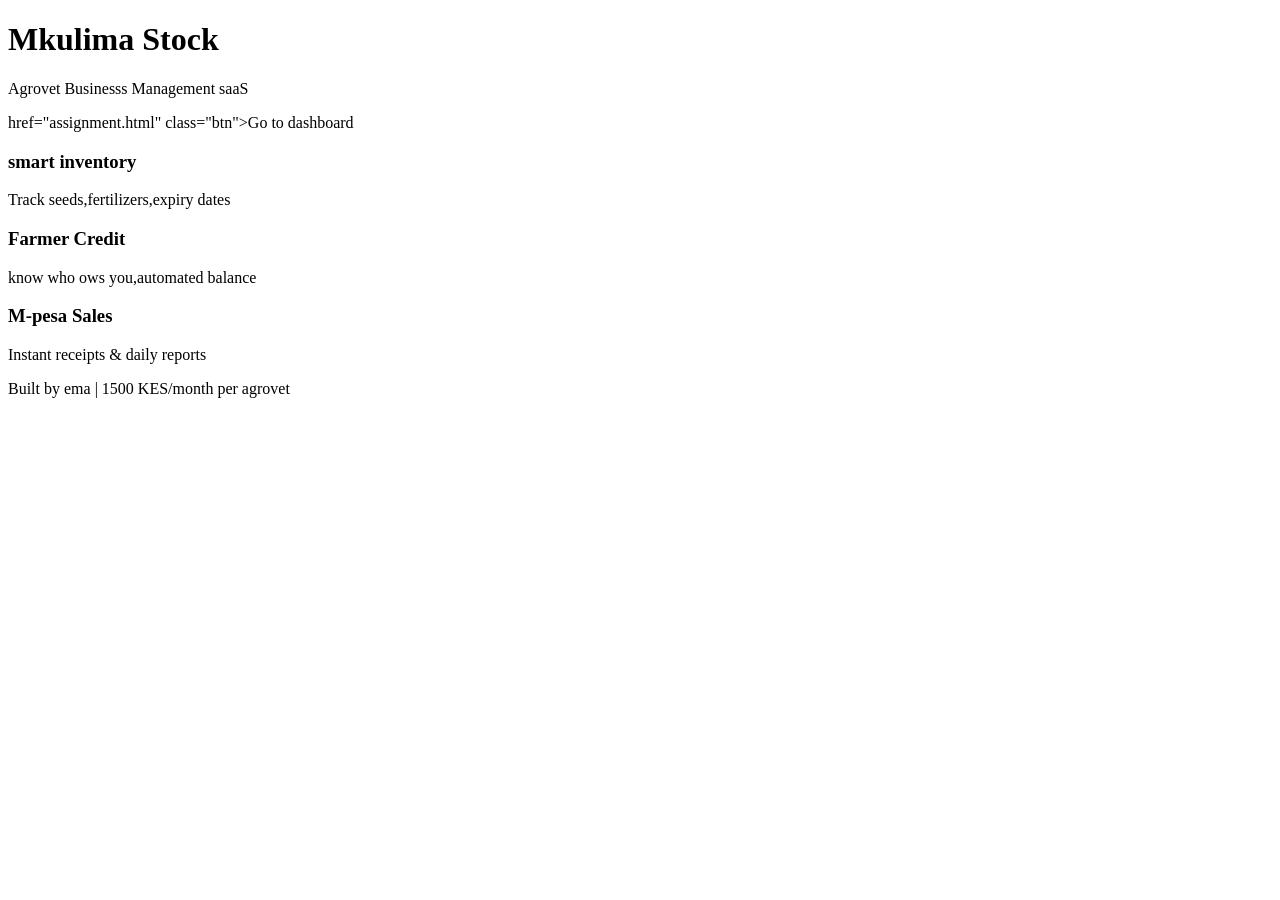
==== index.html @ 3043f065 "business saas" ====
<!DOCTYPE html>
<html>
    <head>
        <meta name="viewport" content="width=device-width, initial-scale=1">
        <title>Mkulima Stock - Agrovet saaS</title>
        <link rel="stylesheet" href="roomstyle.css">
    </head>
    <body>
        <header>
            <h1>Mkulima Stock</h1>
            <p>Agrovet Businesss Management saaS</p>
            <a>href="assignment.html" class="btn">Go to dashboard</a>
        </header>
        <section class="features">
            <div class="card"><h3>smart inventory</h3><p>Track seeds,fertilizers,expiry dates</p></div>
            <div class="card"><h3>Farmer Credit</h3><p>know who ows you,automated balance</p></div>
            <div class="card"><h3>M-pesa Sales</h3><p>Instant receipts & daily reports</p></div>
        </section>
        <footer>
            <p>Built by ema | 1500 KES/month per agrovet</p>
        </footer>
    </body>
</html>
---- roomstyle.css ----
body {
    font-family: ;
}
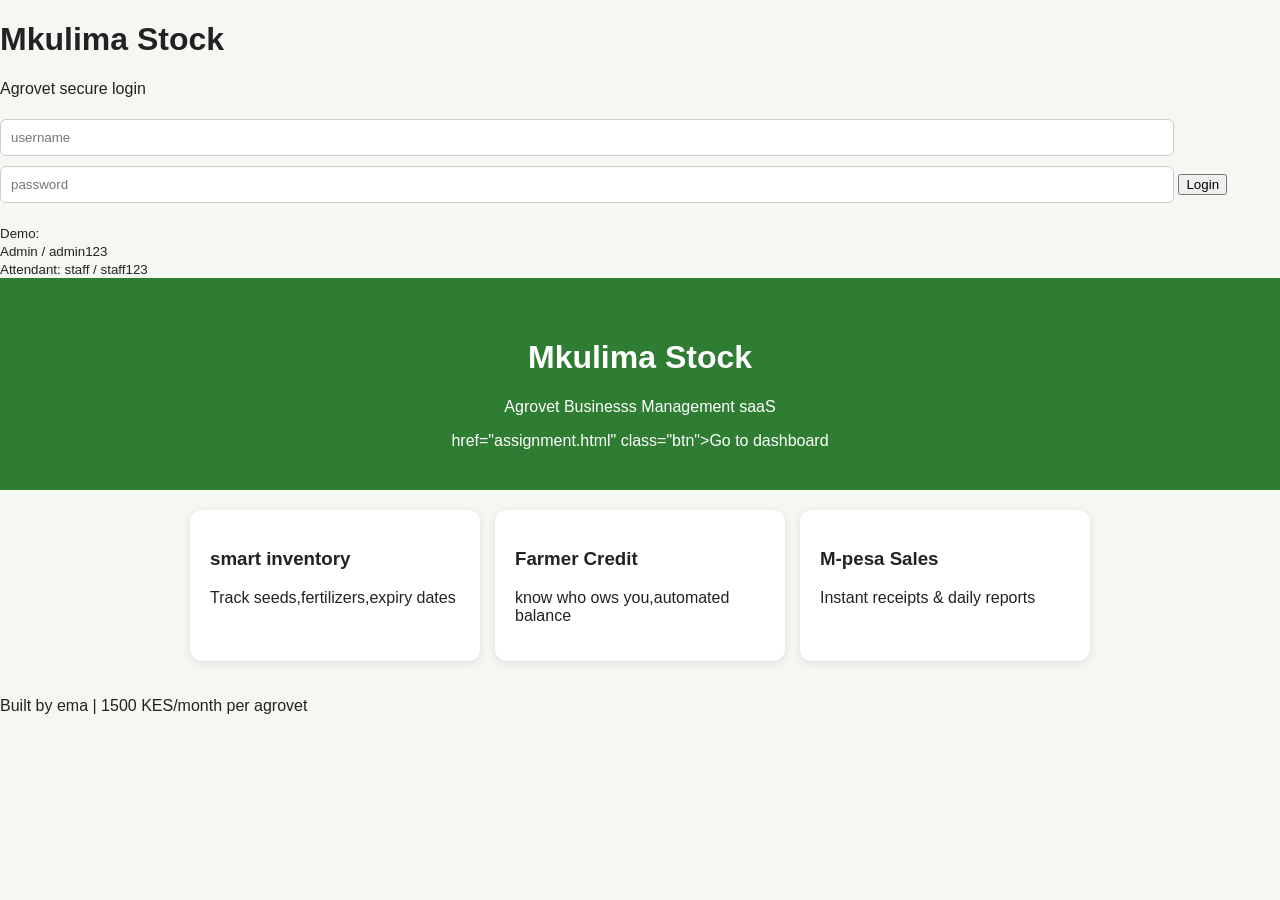
==== commit 0640a2b4: "business saas" ====
--- a/index.html
+++ b/index.html
@@ -5,7 +5,18 @@
         <title>Mkulima Stock - Agrovet saaS</title>
         <link rel="stylesheet" href="roomstyle.css">
     </head>
-    <body>
+    <body class="login-body">
+        <div class="login-box">
+            <h1>Mkulima Stock</h1>
+            <p>Agrovet secure login</p>
+            <input id="username" placeholder="username">
+            <input id="password" type="password" placeholder="password">
+            <button onclick="login">Login</button>
+            <p id="loginMsg"></p>
+            <div class="hint">
+                <small>Demo:<br>Admin / admin123<br>Attendant: staff / staff123</small>
+            </div>
+        </div>
         <header>
             <h1>Mkulima Stock</h1>
             <p>Agrovet Businesss Management saaS</p>
--- a/roomstyle.css
+++ b/roomstyle.css
@@ -1,3 +1,70 @@
-body {
-    font-family: ;
-}+body{
+        font-family:Arial;margin:0;
+        background:#f5f7f2;color:#222}
+header{
+    background:#2e7d32;
+    color:white;
+    padding:40px;
+    text-align:center}
+.btn{
+    background:white;
+    color:#2e7d32;
+    padding:12px 20px;
+    border-radius:8px;
+    text-decoration:none;
+    font-weight:bold}
+.features{
+    display:flex;
+    gap:15px;
+    padding:20px;
+    flex-wrap:wrap;
+    justify-content:center}
+.card{
+    background:white;
+    padding:20px;
+    border-radius:12px;
+    box-shadow:0 2px 8px rgba(0,0,0,.1);
+    width:250px}
+.dashboard{
+    padding:15px} 
+    nav{
+        display:flex;
+        justify-content:space-between;
+        background:white;
+        padding:10px;
+        border-radius:10px}
+.stats{
+    display:flex;
+    gap:10px;
+    margin:15px 0} 
+    .stat{
+        background:white;
+        padding:15px;
+        border-radius:10px;
+        flex:1;text-align:center}
+.alert{
+    border:2px solid red} .tabs button{
+        padding:10px 15px;
+        margin-right:5px;
+        background:#2e7d32;
+        color:white;
+        border:none;
+        border-radius:6px}
+.tab{
+    background:white;
+    padding:15px;
+    margin-top:15px;
+    border-radius:10px} 
+    .hidden{
+        display:none}
+input,select{
+    width:90%;
+    padding:10px;
+    margin:5px 0;
+    border:1px solid #ccc;
+    border-radius:6px}
+button{
+    cursor:pointer}
+#productList div,#creditList div{
+    border-bottom:1px solid #eee;
+    padding:8px 0}
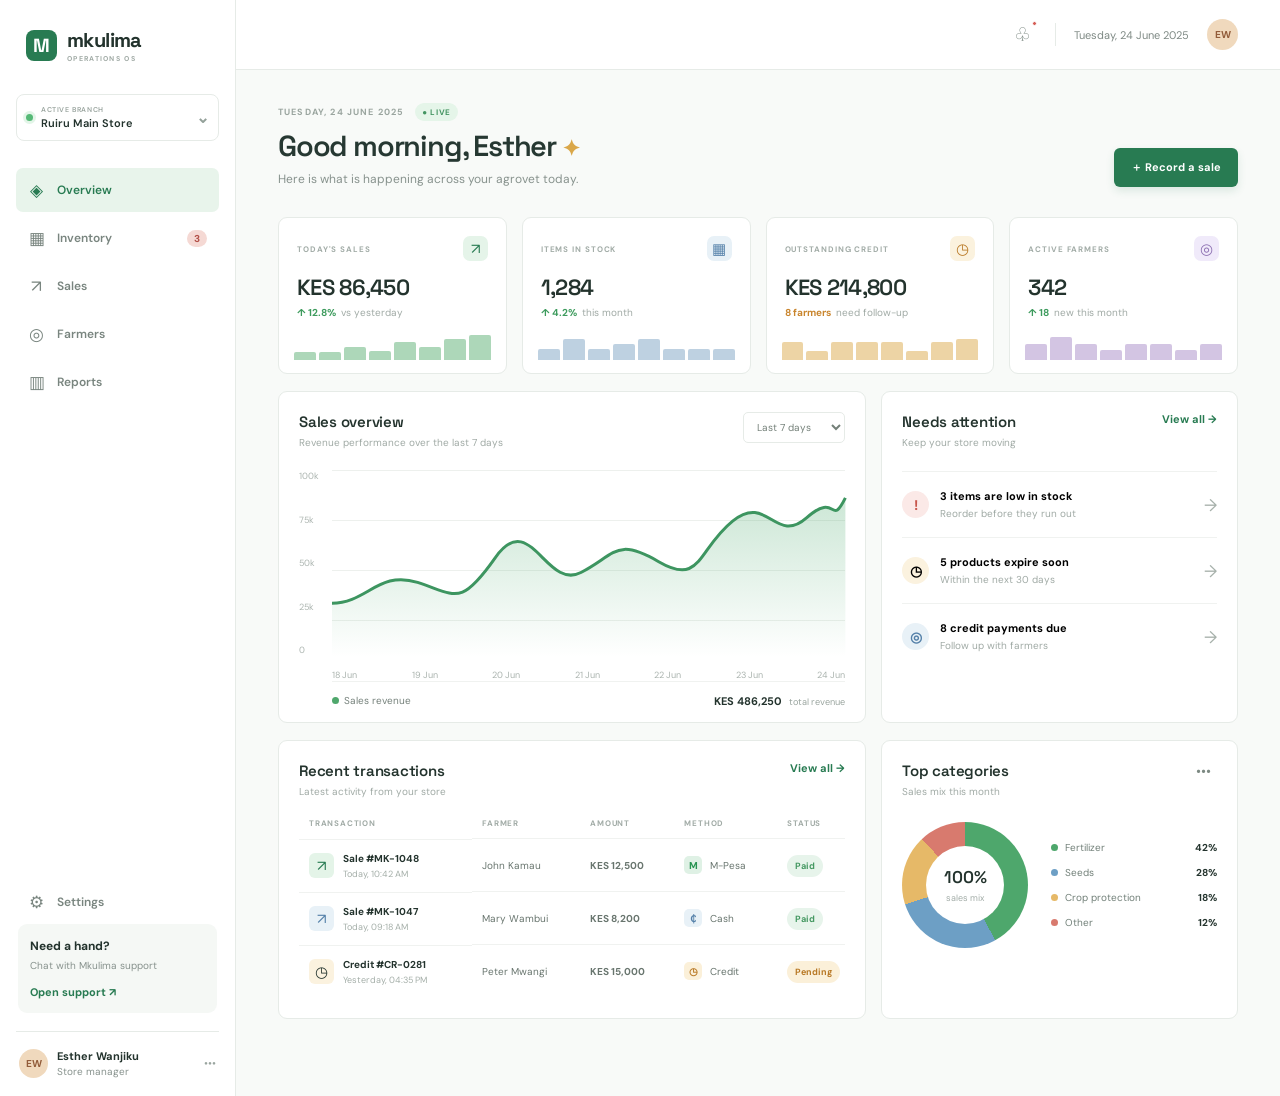
==== commit fd0993b5: "business saas" ====
--- a/index.html
+++ b/index.html
@@ -1,34 +1,51 @@
 <!DOCTYPE html>
-<html>
-    <head>
-        <meta name="viewport" content="width=device-width, initial-scale=1">
-        <title>Mkulima Stock - Agrovet saaS</title>
-        <link rel="stylesheet" href="roomstyle.css">
-    </head>
-    <body class="login-body">
-        <div class="login-box">
-            <h1>Mkulima Stock</h1>
-            <p>Agrovet secure login</p>
-            <input id="username" placeholder="username">
-            <input id="password" type="password" placeholder="password">
-            <button onclick="login">Login</button>
-            <p id="loginMsg"></p>
-            <div class="hint">
-                <small>Demo:<br>Admin / admin123<br>Attendant: staff / staff123</small>
+<html lang="en">
+<head>
+    <meta charset="UTF-8">
+    <meta name="viewport" content="width=device-width, initial-scale=1">
+    <title>Mkulima OS | Agrovet operations</title>
+    <link rel="preconnect" href="https://fonts.googleapis.com">
+    <link rel="preconnect" href="https://fonts.gstatic.com" crossorigin>
+    <link href="https://fonts.googleapis.com/css2?family=DM+Sans:wght@400;500;600;700&family=Space+Grotesk:wght@500;600;700&display=swap" rel="stylesheet">
+    <link rel="stylesheet" href="roomstyle.css">
+</head>
+<body>
+    <div class="app-shell">
+        <aside class="sidebar">
+            <div class="brand"><span class="brand-mark">M</span><span><strong>mkulima</strong><small>OPERATIONS OS</small></span></div>
+            <div class="branch-switcher"><span class="online-dot"></span><span><small>ACTIVE BRANCH</small>Ruiru Main Store</span><span class="chevron">⌄</span></div>
+            <nav class="main-nav" aria-label="Main navigation">
+                <button class="nav-item active" data-view="overview"><span class="nav-icon">◈</span>Overview</button>
+                <button class="nav-item" data-view="inventory"><span class="nav-icon">▦</span>Inventory <b class="nav-count">3</b></button>
+                <button class="nav-item" data-view="sales"><span class="nav-icon">↗</span>Sales</button>
+                <button class="nav-item" data-view="farmers"><span class="nav-icon">◎</span>Farmers</button>
+                <button class="nav-item" data-view="reports"><span class="nav-icon">▥</span>Reports</button>
+            </nav>
+            <div class="sidebar-bottom"><button class="nav-item"><span class="nav-icon">⚙</span>Settings</button><div class="help-card"><strong>Need a hand?</strong><p>Chat with Mkulima support</p><button>Open support ↗</button></div><div class="profile"><span class="avatar">EW</span><span><strong>Esther Wanjiku</strong><small>Store manager</small></span><span class="more">•••</span></div></div>
+        </aside>
+
+        <main class="main-content">
+            <header class="topbar"><div class="mobile-brand"><span class="brand-mark">M</span> mkulima</div><div class="top-actions"><button class="icon-button" aria-label="Notifications">♧<i></i></button><span class="top-divider"></span><span class="date-label">Tuesday, 24 June 2025</span><span class="avatar avatar-small">EW</span></div></header>
+            <div class="page-wrap">
+                <section class="page-heading"><div><p class="eyebrow">TUESDAY, 24 JUNE 2025 <span class="live-pill">● LIVE</span></p><h1>Good morning, Esther <span>✦</span></h1><p class="subheading">Here is what is happening across your agrovet today.</p></div><button class="primary-button" id="openSale">＋ Record a sale</button></section>
+
+                <section class="metric-grid" aria-label="Business summary">
+                    <article class="metric-card"><div class="metric-top"><span class="metric-label">TODAY'S SALES</span><span class="metric-icon green">↗</span></div><strong id="salesTotal">KES 86,450</strong><p class="trend positive">↑ 12.8% <span>vs yesterday</span></p><div class="sparkline green-line"><span></span><span></span><span></span><span></span><span></span><span></span><span></span><span></span></div></article>
+                    <article class="metric-card"><div class="metric-top"><span class="metric-label">ITEMS IN STOCK</span><span class="metric-icon blue">▦</span></div><strong id="stockTotal">1,284</strong><p class="trend positive">↑ 4.2% <span>this month</span></p><div class="sparkline blue-line"><span></span><span></span><span></span><span></span><span></span><span></span><span></span><span></span></div></article>
+                    <article class="metric-card"><div class="metric-top"><span class="metric-label">OUTSTANDING CREDIT</span><span class="metric-icon amber">◷</span></div><strong id="creditTotal">KES 214,800</strong><p class="trend warning">8 farmers <span>need follow-up</span></p><div class="sparkline amber-line"><span></span><span></span><span></span><span></span><span></span><span></span><span></span><span></span></div></article>
+                    <article class="metric-card"><div class="metric-top"><span class="metric-label">ACTIVE FARMERS</span><span class="metric-icon violet">◎</span></div><strong id="farmerTotal">342</strong><p class="trend positive">↑ 18 <span>new this month</span></p><div class="sparkline violet-line"><span></span><span></span><span></span><span></span><span></span><span></span><span></span><span></span></div></article>
+                </section>
+
+                <section class="dashboard-grid">
+                    <article class="panel sales-panel"><div class="panel-heading"><div><h2>Sales overview</h2><p>Revenue performance over the last 7 days</p></div><select id="salesRange" aria-label="Sales range"><option>Last 7 days</option><option>Last 30 days</option></select></div><div class="chart-wrap"><div class="chart-y"><span>100k</span><span>75k</span><span>50k</span><span>25k</span><span>0</span></div><div class="chart"><div class="grid-line"></div><div class="grid-line"></div><div class="grid-line"></div><div class="grid-line"></div><svg viewBox="0 0 660 210" preserveAspectRatio="none" aria-label="Sales chart"><defs><linearGradient id="area" x1="0" x2="0" y1="0" y2="1"><stop offset="0" stop-color="#49a86b" stop-opacity=".28"/><stop offset="1" stop-color="#49a86b" stop-opacity="0"/></linearGradient></defs><path class="area-path" d="M0,145 C45,145 60,105 110,120 S165,150 210,90 S275,130 320,108 S365,65 420,95 S470,80 515,46 S570,75 610,42 S640,55 660,18 V210 H0Z"/><path class="line-path" d="M0,145 C45,145 60,105 110,120 S165,150 210,90 S275,130 320,108 S365,65 420,95 S470,80 515,46 S570,75 610,42 S640,55 660,18"/></svg><div class="chart-x"><span>18 Jun</span><span>19 Jun</span><span>20 Jun</span><span>21 Jun</span><span>22 Jun</span><span>23 Jun</span><span>24 Jun</span></div></div></div><div class="chart-key"><span><i></i>Sales revenue</span><strong>KES 486,250 <small>total revenue</small></strong></div></article>
+                    <article class="panel alert-panel"><div class="panel-heading"><div><h2>Needs attention</h2><p>Keep your store moving</p></div><button class="text-button" data-view="inventory">View all →</button></div><div class="attention-list"><button class="attention-item" data-view="inventory"><span class="attention-icon red">!</span><span><strong>3 items are low in stock</strong><small>Reorder before they run out</small></span><span class="arrow">→</span></button><button class="attention-item" data-view="inventory"><span class="attention-icon amber">◷</span><span><strong>5 products expire soon</strong><small>Within the next 30 days</small></span><span class="arrow">→</span></button><button class="attention-item" data-view="farmers"><span class="attention-icon blue">◎</span><span><strong>8 credit payments due</strong><small>Follow up with farmers</small></span><span class="arrow">→</span></button></div></article>
+                </section>
+                <section class="lower-grid"><article class="panel table-panel"><div class="panel-heading"><div><h2>Recent transactions</h2><p>Latest activity from your store</p></div><button class="text-button" data-view="sales">View all →</button></div><div class="table-scroll"><table><thead><tr><th>TRANSACTION</th><th>FARMER</th><th>AMOUNT</th><th>METHOD</th><th>STATUS</th></tr></thead><tbody id="transactionRows"><tr><td><span class="transaction-icon">↗</span><span><strong>Sale #MK-1048</strong><small>Today, 10:42 AM</small></span></td><td>John Kamau</td><td><strong>KES 12,500</strong></td><td><span class="method mpesa">M</span> M-Pesa</td><td><span class="status paid">Paid</span></td></tr><tr><td><span class="transaction-icon blue-bg">↗</span><span><strong>Sale #MK-1047</strong><small>Today, 09:18 AM</small></span></td><td>Mary Wambui</td><td><strong>KES 8,200</strong></td><td><span class="method cash">₵</span> Cash</td><td><span class="status paid">Paid</span></td></tr><tr><td><span class="transaction-icon amber-bg">◷</span><span><strong>Credit #CR-0281</strong><small>Yesterday, 04:35 PM</small></span></td><td>Peter Mwangi</td><td><strong>KES 15,000</strong></td><td><span class="method credit">◷</span> Credit</td><td><span class="status pending">Pending</span></td></tr></tbody></table></div></article><article class="panel category-panel"><div class="panel-heading"><div><h2>Top categories</h2><p>Sales mix this month</p></div><button class="icon-button">•••</button></div><div class="donut-wrap"><div class="donut"><div><strong>100%</strong><small>sales mix</small></div></div><div class="legend"><span><i class="dot green-dot"></i>Fertilizer <b>42%</b></span><span><i class="dot blue-dot"></i>Seeds <b>28%</b></span><span><i class="dot amber-dot"></i>Crop protection <b>18%</b></span><span><i class="dot red-dot"></i>Other <b>12%</b></span></div></div></article></section>
             </div>
-        </div>
-        <header>
-            <h1>Mkulima Stock</h1>
-            <p>Agrovet Businesss Management saaS</p>
-            <a>href="assignment.html" class="btn">Go to dashboard</a>
-        </header>
-        <section class="features">
-            <div class="card"><h3>smart inventory</h3><p>Track seeds,fertilizers,expiry dates</p></div>
-            <div class="card"><h3>Farmer Credit</h3><p>know who ows you,automated balance</p></div>
-            <div class="card"><h3>M-pesa Sales</h3><p>Instant receipts & daily reports</p></div>
-        </section>
-        <footer>
-            <p>Built by ema | 1500 KES/month per agrovet</p>
-        </footer>
-    </body>
+        </main>
+    </div>
+    <div class="modal hidden" id="saleModal"><div class="modal-card"><button class="modal-close" id="closeSale">×</button><p class="eyebrow">NEW TRANSACTION</p><h2>Record a sale</h2><p class="subheading">Capture the sale and keep your stock accurate.</p><form id="saleForm"><label>Farmer / customer<input name="farmer" placeholder="e.g. Jane Njeri" required></label><label>Product<select name="product"><option>DAP Fertilizer 50kg</option><option>Maize Seed H614</option><option>Fungicide 250ml</option></select></label><div class="form-row"><label>Amount (KES)<input name="amount" type="number" placeholder="0" required></label><label>Payment<select name="payment"><option>M-Pesa</option><option>Cash</option><option>Credit</option></select></label></div><button class="primary-button full-button" type="submit">Save transaction</button></form></div></div>
+    <div class="toast" id="toast">Transaction saved</div>
+    <script src="room.js"></script>
+</body>
 </html>
--- a/roomstyle.css
+++ b/roomstyle.css
@@ -1,70 +1,2 @@
-body{
-        font-family:Arial;margin:0;
-        background:#f5f7f2;color:#222}
-header{
-    background:#2e7d32;
-    color:white;
-    padding:40px;
-    text-align:center}
-.btn{
-    background:white;
-    color:#2e7d32;
-    padding:12px 20px;
-    border-radius:8px;
-    text-decoration:none;
-    font-weight:bold}
-.features{
-    display:flex;
-    gap:15px;
-    padding:20px;
-    flex-wrap:wrap;
-    justify-content:center}
-.card{
-    background:white;
-    padding:20px;
-    border-radius:12px;
-    box-shadow:0 2px 8px rgba(0,0,0,.1);
-    width:250px}
-.dashboard{
-    padding:15px} 
-    nav{
-        display:flex;
-        justify-content:space-between;
-        background:white;
-        padding:10px;
-        border-radius:10px}
-.stats{
-    display:flex;
-    gap:10px;
-    margin:15px 0} 
-    .stat{
-        background:white;
-        padding:15px;
-        border-radius:10px;
-        flex:1;text-align:center}
-.alert{
-    border:2px solid red} .tabs button{
-        padding:10px 15px;
-        margin-right:5px;
-        background:#2e7d32;
-        color:white;
-        border:none;
-        border-radius:6px}
-.tab{
-    background:white;
-    padding:15px;
-    margin-top:15px;
-    border-radius:10px} 
-    .hidden{
-        display:none}
-input,select{
-    width:90%;
-    padding:10px;
-    margin:5px 0;
-    border:1px solid #ccc;
-    border-radius:6px}
-button{
-    cursor:pointer}
-#productList div,#creditList div{
-    border-bottom:1px solid #eee;
-    padding:8px 0}
+:root{ --ink:#23332d;--muted:#87928d;--line:#e6ebe7;--canvas:#f8faf8;--green:#287b52;--pale-green:#e7f4eb--amber:#b87824;--red:#c7564c;--blue:#5480a9;--violet:#8d70b2}*{box-sizing:border-box}body{margin:0;background:var(--canvas);color:var(--ink);font-family:'DM Sans',sans-serif;font-size:13px}button,select,input{font:inherit}button{cursor:pointer}.app-shell{display:flex;min-height:100vh}.sidebar{width:236px;background:#fff;border-right:1px solid var(--line);padding:27px 16px 18px;display:flex;flex-direction:column;flex-shrink:0}.brand{display:flex;gap:10px;align-items:center;padding:0 10px 31px;font-family:'Space Grotesk',sans-serif;font-size:20px;letter-spacing:-.6px}.brand strong{display:block}.brand small{display:block;color:#a0aaa5;font-family:'DM Sans';font-size:7px;letter-spacing:1.3px;font-weight:700;margin-top:1px}.brand-mark{display:grid;place-items:center;background:var(--green);color:#fff;border-radius:8px;width:31px;height:31px;font-size:19px;font-weight:700}.branch-switcher{border:1px solid var(--line);border-radius:8px;padding:10px 9px;display:flex;align-items:center;gap:8px;font-weight:600;margin-bottom:27px;font-size:11px}.branch-switcher small{display:block;color:#9aa59f;letter-spacing:.6px;font-size:7px;margin-bottom:2px}.online-dot{width:7px;height:7px;background:#55b976;border-radius:50%;box-shadow:0 0 0 3px #e3f5e8}.chevron{margin-left:auto;color:#94a19a;font-size:16px}.main-nav{display:grid;gap:4px}.nav-item{border:0;background:transparent;text-align:left;padding:11px 12px;border-radius:7px;color:#79857f;display:flex;align-items:center;gap:12px;font-weight:600;font-size:12px}.nav-item:hover,.nav-item.active{background:#e8f4eb;color:var(--green)}.nav-icon{font-size:17px;width:17px;text-align:center;font-weight:400}.nav-count{margin-left:auto;background:#f5d9d4;color:#b24f47;padding:2px 7px;border-radius:10px;font-size:10px}.sidebar-bottom{margin-top:auto}.help-card{background:#f5f8f5;border-radius:9px;padding:13px 12px;margin:0 2px 18px}.help-card strong{font-size:12px}.help-card p{font-size:10px;color:var(--muted);margin:5px 0 11px}.help-card button,.text-button{border:0;background:transparent;color:var(--green);font-weight:700;font-size:11px;padding:0}.profile{border-top:1px solid var(--line);padding:17px 3px 0;display:flex;align-items:center;gap:9px;font-size:11px}.profile small{display:block;color:var(--muted);font-size:10px;margin-top:2px}.avatar{display:grid;place-items:center;background:#f0d9bd;color:#925c3a;font-size:10px;font-weight:700;width:29px;height:29px;border-radius:50%;flex-shrink:0}.more{margin-left:auto;color:#9aa59f}.main-content{min-width:0;flex:1}.topbar{height:70px;background:#fff;border-bottom:1px solid var(--line);display:flex;justify-content:flex-end;align-items:center;padding:0 42px}.top-actions{display:flex;align-items:center;gap:18px;color:#7e8984}.icon-button{border:0;background:transparent;color:#7c8982;font-size:19px;position:relative}.icon-button i{position:absolute;width:5px;height:5px;background:#d55d55;border:1px solid #fff;border-radius:50%;top:0;right:0}.top-divider{height:23px;width:1px;background:var(--line)}.date-label{font-size:11px}.avatar-small{width:31px;height:31px}.mobile-brand{display:none}.page-wrap{max-width:1420px;margin:auto;padding:36px 42px 60px}.page-heading{display:flex;justify-content:space-between;align-items:flex-end;margin-bottom:30px}.eyebrow{color:#9aa59f;font-size:9px;letter-spacing:1.15px;font-weight:700;margin:0 0 9px}.live-pill{background:#e5f5e9;color:#439461;border-radius:12px;padding:4px 7px;margin-left:8px;font-size:8px;letter-spacing:.6px}.page-heading h1{font:600 29px 'Space Grotesk',sans-serif;letter-spacing:-1.2px;margin:0 0 7px;color:#263832}.page-heading h1 span{font-family:'DM Sans';color:#daa749;font-size:22px}.subheading{color:var(--muted);margin:0;font-size:12px}.primary-button{border:0;border-radius:6px;background:var(--green);color:#fff;padding:12px 17px;font-weight:700;font-size:11px;box-shadow:0 4px 9px #287b5222}.primary-button:hover{background:#1e6842}.metric-grid{display:grid;grid-template-columns:repeat(4,1fr);gap:15px;margin-bottom:17px}.metric-card,.panel{background:#fff;border:1px solid var(--line);border-radius:9px}.metric-card{padding:18px 18px 13px;min-width:0;position:relative;overflow:hidden}.metric-top{display:flex;justify-content:space-between;align-items:center}.metric-label{color:#a2aca7;font-size:8px;font-weight:700;letter-spacing:.9px}.metric-icon{width:25px;height:25px;display:grid;place-items:center;border-radius:7px;font-size:15px}.metric-icon.green{background:#e5f4e9;color:var(--green)}.metric-icon.blue{background:#e8f1f7;color:#5480a9}.metric-icon.amber{background:#fbf2de;color:#b87824}.metric-icon.violet{background:#f0eafa;color:#8d70b2}.metric-card>strong{font:600 22px 'Space Grotesk';letter-spacing:-.7px;display:block;margin:12px 0 5px}.trend{font-size:10px;margin:0;font-weight:700}.trend span{font-weight:400;color:#a0aaa5;margin-left:3px}.positive{color:#3d9b5d}.warning{color:#c9852d}.sparkline{height:27px;margin:14px -3px 0;display:flex;align-items:flex-end;gap:3px}.sparkline span{width:12%;border-radius:2px 2px 0 0;opacity:.65}.green-line span{background:#82c294}.green-line span:nth-child(1),.green-line span:nth-child(2){height:28%}.green-line span:nth-child(3){height:48%}.green-line span:nth-child(4){height:32%}.green-line span:nth-child(5){height:66%}.green-line span:nth-child(6){height:48%}.green-line span:nth-child(7){height:77%}.green-line span:nth-child(8){height:92%}.blue-line span{background:#9bb8d1;height:40%}.blue-line span:nth-child(2),.blue-line span:nth-child(5){height:76%}.blue-line span:nth-child(4){height:61%}.amber-line span{background:#e4bd75;height:65%}.amber-line span:nth-child(2),.amber-line span:nth-child(6){height:34%}.amber-line span:nth-child(8){height:79%}.violet-line span{background:#bca6d5;height:58%}.violet-line span:nth-child(2){height:84%}.violet-line span:nth-child(4),.violet-line span:nth-child(7){height:36%}.dashboard-grid,.lower-grid{display:grid;grid-template-columns:1.65fr 1fr;gap:15px;margin-bottom:17px}.panel{padding:20px}.panel-heading{display:flex;justify-content:space-between;align-items:flex-start}.panel-heading h2{font:600 15px 'Space Grotesk';margin:0 0 5px;letter-spacing:-.25px}.panel-heading p{font-size:10px;color:#a0aaa5;margin:0}.panel-heading select{border:1px solid var(--line);border-radius:5px;padding:7px 9px;color:#748079;font-size:10px;background:#fff}.sales-panel{padding-bottom:14px}.chart-wrap{display:flex;height:211px;margin-top:21px}.chart-y{display:flex;flex-direction:column;justify-content:space-between;color:#acb5b0;font-size:9px;width:33px;padding-bottom:25px}.chart{position:relative;flex:1;padding-bottom:25px}.grid-line{height:1px;background:#edf0ed;position:relative;top:0;margin-bottom:49px}.chart svg{position:absolute;left:0;right:0;bottom:24px;height:174px;width:100%;overflow:visible}.area-path{fill:url(#area)}.line-path{fill:none;stroke:#3d9560;stroke-width:3;vector-effect:non-scaling-stroke}.chart-x{display:flex;justify-content:space-between;color:#aab3ae;font-size:9px;position:absolute;bottom:0;left:0;right:0}.chart-key{border-top:1px solid #f0f2f0;margin:0 0 0 33px;padding-top:12px;display:flex;justify-content:space-between;font-size:10px;color:#75817b}.chart-key i{display:inline-block;width:7px;height:7px;background:#4fa76c;border-radius:50%;margin-right:5px}.chart-key strong{color:var(--ink);font-size:11px}.chart-key small{font-weight:400;color:#9aa59f;margin-left:4px}.attention-list{margin-top:22px}.attention-item{width:100%;background:#fff;border:0;border-top:1px solid #f0f2f0;text-align:left;padding:17px 0;display:flex;align-items:center;gap:11px}.attention-icon{width:27px;height:27px;display:grid;place-items:center;border-radius:50%;font-weight:700;font-size:14px;flex-shrink:0}.attention-icon.red{color:var(--red);background:#fbe9e7}.attention-icon.amber{color:var(--amber);background:#fbf2df}.attention-icon.blue{color:var(--blue);background:#e8f1f7}.attention-item strong,.attention-item small{display:block}.attention-item strong{font-size:11px}.attention-item small{font-size:10px;color:#a0aaa5;margin-top:4px}.arrow{margin-left:auto;color:#a7b1ab;font-size:17px}.table-panel{min-width:0}.table-scroll{overflow-x:auto}table{border-collapse:collapse;width:100%;margin-top:20px;min-width:570px}th{text-align:left;color:#a1aba6;font-size:8px;letter-spacing:.8px;font-weight:700;padding:0 10px 10px}td{border-top:1px solid #f0f2f0;padding:12px 10px;color:#68756e;font-size:10px;white-space:nowrap}td:first-child{display:flex;gap:9px;align-items:center;color:var(--ink)}td strong{font-size:10px}td small{display:block;color:#a5afa9;font-size:9px;margin-top:3px}.transaction-icon{background:#e4f4e8;color:var(--green);display:grid;place-items:center;width:25px;height:25px;border-radius:6px;font-size:15px}.blue-bg{background:#e8f1f7;color:var(--blue)}.amber-bg{background:#fbf2df;color:var(--amber)}.method{display:inline-grid;place-items:center;width:18px;height:18px;border-radius:5px;font-weight:700;margin-right:5px}.mpesa{background:#dff1e5;color:#279451}.cash{background:#e8f1f7;color:#5480a9}.credit{background:#fbf0d9;color:#b87824}.status{padding:5px 8px;border-radius:12px;font-size:9px;font-weight:700}.paid{background:#e7f4eb;color:#449861}.pending{background:#fbf0d9;color:#b87824}.category-panel{min-width:0}.category-panel .icon-button{font-size:14px}.donut-wrap{display:flex;align-items:center;gap:23px;margin-top:24px}.donut{width:126px;height:126px;border-radius:50%;background:conic-gradient(#4ea76c 0 42%,#6d9fc5 42% 70%,#e6b968 70% 88%,#d87a6e 88%);display:grid;place-items:center;flex-shrink:0}.donut:before{content:'';width:78px;height:78px;background:#fff;border-radius:50%;position:absolute}.donut>div{position:relative;text-align:center}.donut strong{display:block;font:600 17px 'Space Grotesk'}.donut small{font-size:9px;color:#a2aca7}.legend{display:grid;gap:12px;flex:1}.legend span{font-size:10px;color:#728079}.legend b{float:right;color:var(--ink)}.dot{display:inline-block;width:7px;height:7px;border-radius:50%;margin-right:7px}.green-dot{background:#4ea76c}.blue-dot{background:#6d9fc5}.amber-dot{background:#e6b968}.red-dot{background:#d87a6e}.modal{position:fixed;inset:0;background:#18372d66;display:grid;place-items:center;padding:20px;z-index:5}.hidden{display:none!important}.modal-card{background:#fff;border-radius:12px;padding:29px;width:min(100%,430px);position:relative;box-shadow:0 18px 50px #1e493533}.modal-card h2{font:600 23px 'Space Grotesk';margin:0 0 6px}.modal-card .subheading{margin-bottom:24px}.modal-close{position:absolute;right:17px;top:15px;border:0;background:transparent;font-size:23px;color:#94a19a}.modal-card label{display:block;font-size:10px;color:#7e8984;font-weight:700;margin-bottom:14px}.modal-card input,.modal-card select{width:100%;border:1px solid #dfe6e1;border-radius:6px;padding:11px;margin-top:6px;outline:none;color:var(--ink);background:#fff}.modal-card input:focus,.modal-card select:focus{border-color:#55a473}.form-row{display:grid;grid-template-columns:1fr 1fr;gap:12px}.full-button{width:100%;margin-top:9px}.toast{position:fixed;right:25px;bottom:25px;background:#243b31;color:#fff;border-radius:7px;padding:13px 17px;font-size:11px;opacity:0;transform:translateY(10px);transition:.25s;pointer-events:none}.toast.show{opacity:1;transform:translateY(0)}
+@media(max-width:1050px){.sidebar{width:205px}.page-wrap{padding:28px 25px}.topbar{padding:0 25px}.metric-grid{grid-template-columns:repeat(2,1fr)}}@media(max-width:760px){.sidebar{display:none}.topbar{height:58px;padding:0 17px;justify-content:space-between}.mobile-brand{display:flex;align-items:center;gap:7px;font:600 17px 'Space Grotesk'}.mobile-brand .brand-mark{width:25px;height:25px;font-size:15px}.date-label,.top-divider{display:none}.page-wrap{padding:25px 16px 40px}.page-heading{display:block}.page-heading h1{font-size:25px}.page-heading .primary-button{margin-top:18px}.metric-grid{grid-template-columns:1fr 1fr;gap:10px}.metric-card{padding:14px 12px}.metric-card>strong{font-size:18px}.dashboard-grid,.lower-grid{grid-template-columns:1fr;gap:12px}.panel{padding:16px}.chart-key strong small{display:block;margin:3px 0 0}.donut-wrap{justify-content:center}.category-panel{min-height:230px}}
